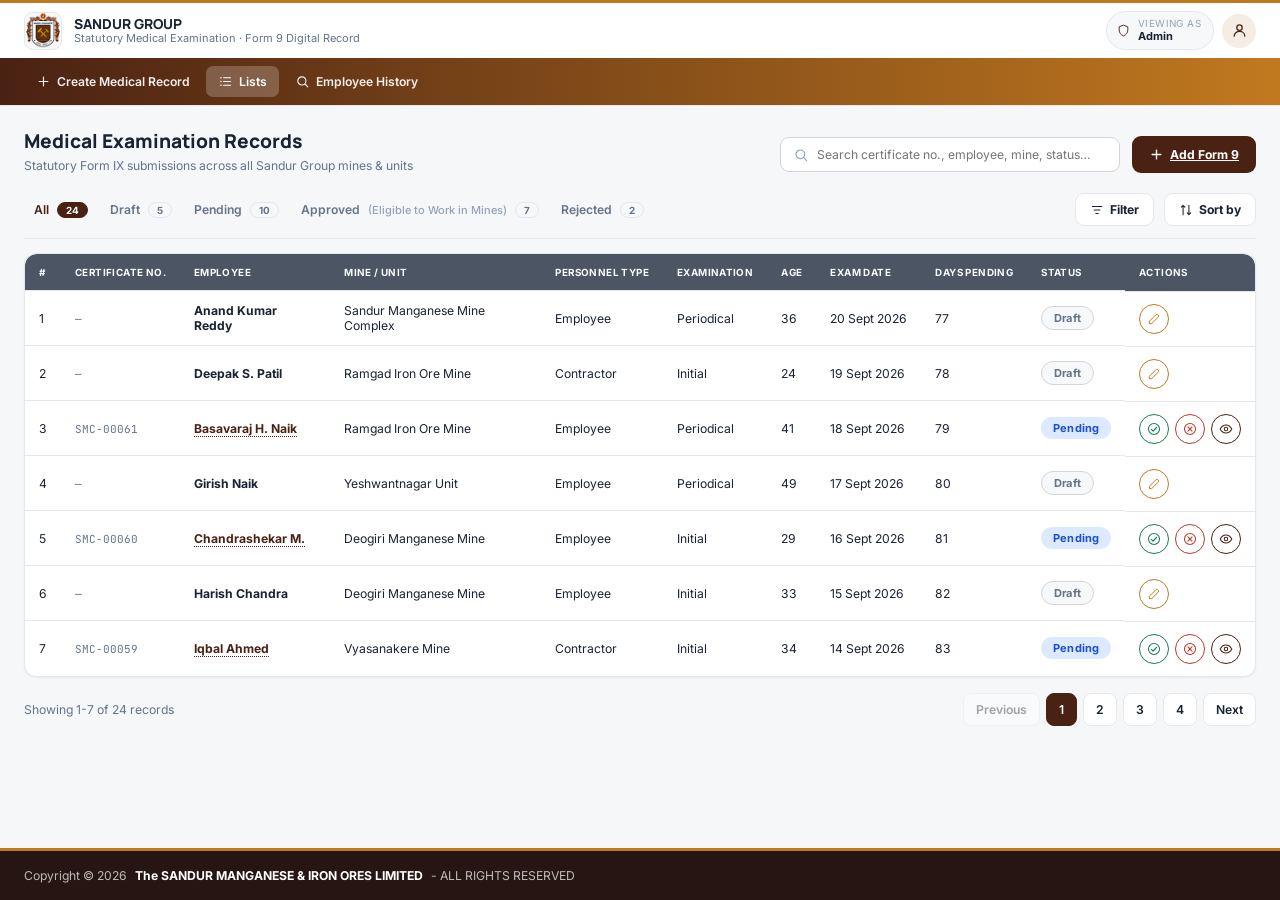
==== dashboard.html @ d30da08d "Form 9 digital record: certificate form, records list, employee history" ====
<!DOCTYPE html>
<html lang="en">
<head>
<meta charset="UTF-8">
<meta name="viewport" content="width=device-width, initial-scale=1.0">
<title>Dashboard &mdash; Form 9 Digital Record</title>
<meta name="description" content="Medical examination record dashboard &mdash; view, approve and reject Form IX statutory medical examination submissions.">
<link rel="preconnect" href="https://fonts.googleapis.com">
<link rel="preconnect" href="https://fonts.gstatic.com" crossorigin>
<link href="https://fonts.googleapis.com/css2?family=Manrope:wght@400;500;600;700;800&family=Inter:wght@400;500;600;700&family=JetBrains+Mono:wght@500&family=Tinos:ital,wght@0,400;0,700;1,400&display=swap" rel="stylesheet">
<link rel="stylesheet" href="assets/css/styles.css">
</head>
<body>

<div class="app-shell">

  <!-- ============================= HEADER ============================= -->
  <header class="app-header">
    <div class="header-top">
      <div class="brand">
        <div class="brand-mark" aria-hidden="true">
          <img src="assets/img/logo-2.png" alt="">
        </div>
        <div class="brand-text">
          <span class="brand-org">SANDUR GROUP</span>
          <span class="brand-sub">Statutory Medical Examination &middot; Form&nbsp;9 Digital Record</span>
        </div>
      </div>

      <div class="header-actions">
        <div class="viewing-as-badge">
          <svg width="13" height="13" viewBox="0 0 24 24" fill="none"><path d="M12 2 20 5.2V11c0 5.2-3.4 9.3-8 11-4.6-1.7-8-5.8-8-11V5.2L12 2Z" stroke="currentColor" stroke-width="1.7" stroke-linejoin="round"/></svg>
          <div class="viewing-as-text">
            <small>Viewing as</small>
            <strong id="doctorNameChip">Admin</strong>
          </div>
        </div>
        <div class="profile-menu" id="profileMenu">
          <button type="button" class="avatar" id="profileTrigger" aria-haspopup="true" aria-expanded="false" aria-label="Account menu">
            <svg width="17" height="17" viewBox="0 0 24 24" fill="none"><circle cx="12" cy="8" r="3.8" stroke="currentColor" stroke-width="1.8"/><path d="M4.5 20c0-4.1 3.6-6.8 7.5-6.8s7.5 2.7 7.5 6.8" stroke="currentColor" stroke-width="1.8" stroke-linecap="round"/></svg>
          </button>
          <div class="profile-card" id="profileCard" role="menu" hidden>
            <div class="profile-card-avatar">
              <svg width="20" height="20" viewBox="0 0 24 24" fill="none"><circle cx="12" cy="8" r="3.8" stroke="currentColor" stroke-width="1.8"/><path d="M4.5 20c0-4.1 3.6-6.8 7.5-6.8s7.5 2.7 7.5 6.8" stroke="currentColor" stroke-width="1.8" stroke-linecap="round"/></svg>
            </div>
            <div class="profile-card-body">
              <strong class="profile-card-name">SharePoint Admin</strong>
              <span class="profile-card-email">sharepointadmin@manipalhospitals.com</span>
            </div>
          </div>
        </div>
      </div>
    </div>

    <!-- Nav bar -->
    <nav class="nav-bar">
      <div class="nav-bar-inner">
        <div class="nav-links">
          <a href="index.html" class="nav-link" id="homeLink">
            <svg width="15" height="15" viewBox="0 0 24 24" fill="none"><path d="M12 5v14M5 12h14" stroke="currentColor" stroke-width="1.9" stroke-linecap="round"/></svg>
            Create Medical Record
          </a>
          <a href="dashboard.html" class="nav-link active" id="dashboardLink" aria-current="page">
            <svg width="15" height="15" viewBox="0 0 24 24" fill="none"><path d="M9 6h11M9 12h11M9 18h11" stroke="currentColor" stroke-width="1.8" stroke-linecap="round"/><circle cx="4.7" cy="6" r="1.2" fill="currentColor"/><circle cx="4.7" cy="12" r="1.2" fill="currentColor"/><circle cx="4.7" cy="18" r="1.2" fill="currentColor"/></svg>
            Lists
          </a>
          <a href="history.html" class="nav-link" id="historyLink">
            <svg width="15" height="15" viewBox="0 0 24 24" fill="none"><circle cx="11" cy="11" r="6.5" stroke="currentColor" stroke-width="1.8"/><path d="m16 16 4.5 4.5" stroke="currentColor" stroke-width="1.8" stroke-linecap="round"/></svg>
            Employee History
          </a>
        </div>
        <div class="nav-spacer"></div>
      </div>
    </nav>
  </header>

  <!-- ============================= DASHBOARD ============================= -->
  <main class="dashboard-view">

    <div class="dashboard-head">
      <div>
        <h1 class="dashboard-title">Medical Examination Records</h1>
        <p class="dashboard-subtitle">Statutory Form IX submissions across all Sandur Group mines &amp; units</p>
      </div>
      <div class="head-actions">
        <form class="head-search" id="tableSearch" autocomplete="off" novalidate role="search">
          <div class="search-field">
            <svg width="16" height="16" viewBox="0 0 24 24" fill="none" aria-hidden="true"><circle cx="11" cy="11" r="6.5" stroke="currentColor" stroke-width="1.8"/><path d="m16 16 4.5 4.5" stroke="currentColor" stroke-width="1.8" stroke-linecap="round"/></svg>
            <input type="text" id="tableSearchInput" placeholder="Search certificate no., employee, mine, status…" aria-label="Search the records table">
            <button type="button" class="search-clear" id="tableSearchClear" aria-label="Clear search" hidden>&times;</button>
          </div>
        </form>
        <a class="btn btn-primary" href="index.html">
          <svg width="15" height="15" viewBox="0 0 24 24" fill="none"><path d="M12 5v14M5 12h14" stroke="currentColor" stroke-width="2.2" stroke-linecap="round"/></svg>
          Add Form 9
        </a>
      </div>
    </div>

    <div class="dashboard-toolbar">
      <div class="status-tabs" id="statusTabs">
        <button type="button" class="status-tab active" data-status="All">All <span class="tab-count">0</span></button>
        <button type="button" class="status-tab" data-status="Draft">Draft <span class="tab-count">0</span></button>
        <button type="button" class="status-tab" data-status="Pending">Pending <span class="tab-count">0</span></button>
        <button type="button" class="status-tab" data-status="Approved">Approved <small class="tab-hint">(Eligible to Work in Mines)</small> <span class="tab-count">0</span></button>
        <button type="button" class="status-tab" data-status="Rejected">Rejected <span class="tab-count">0</span></button>
      </div>
      <div class="toolbar-actions">
        <button type="button" class="btn-outline" id="filterBtn">
          <svg width="14" height="14" viewBox="0 0 24 24" fill="none"><path d="M4 6h16M7 12h10M10 18h4" stroke="currentColor" stroke-width="1.8" stroke-linecap="round"/></svg>
          Filter
        </button>
        <button type="button" class="btn-outline" id="sortBtn">
          <svg width="14" height="14" viewBox="0 0 24 24" fill="none"><path d="M7 4v16M7 4l-3 3M7 4l3 3M17 20V4M17 20l-3-3M17 20l3-3" stroke="currentColor" stroke-width="1.8" stroke-linecap="round" stroke-linejoin="round"/></svg>
          Sort by
        </button>
      </div>
    </div>

    <div class="dtable-wrap">
      <table class="dtable">
        <thead>
          <tr>
            <th>#</th>
            <th>Certificate No.</th>
            <th>Employee</th>
            <th>Mine / Unit</th>
            <th>Personnel Type</th>
            <th>Examination</th>
            <th>Age</th>
            <th>Exam Date</th>
            <th>Days Pending</th>
            <th>Status</th>
            <th>Actions</th>
          </tr>
        </thead>
        <tbody id="dashTableBody">
        </tbody>
      </table>
    </div>

    <div class="dashboard-footer">
      <span id="dashPageInfo">Showing 0 of 0 records</span>
      <div class="pagination" id="dashPagination"></div>
    </div>

  </main>

  <div class="site-footer no-print">
    Copyright &copy; 2026 <span>The SANDUR MANGANESE &amp; IRON ORES LIMITED</span> - ALL RIGHTS RESERVED
  </div>

</div>

<div class="toast" id="toast" role="status" aria-live="polite"></div>

<script src="assets/js/header.js"></script>
<script src="assets/js/history-data.js"></script>
<script src="assets/js/dashboard.js"></script>
</body>
</html>
---- assets/css/styles.css ----
/* ==========================================================================
   Form 9 — Statutory Medical Examination — Digital Record
   ========================================================================== */

:root {
  --font-display: 'Manrope', 'Inter', system-ui, sans-serif;
  --font-body: 'Inter', system-ui, sans-serif;
  --font-mono: 'JetBrains Mono', ui-monospace, monospace;
  --font-paper: 'Tinos', 'Times New Roman', Georgia, serif;

  --bg: #f6f7f9;
  --surface: #ffffff;
  --surface-alt: #f7f8fa;
  --border: #e5e7eb;
  --border-strong: #d1d5db;

  --text: #1a2333;
  --text-muted: #64748b;
  --text-faint: #94a3b8;

  --primary: #4a2213;
  --primary-hover: #33170c;
  --primary-soft: #f5ece3;
  --primary-contrast: #ffffff;

  --accent: #c1791f;
  --accent-soft: #faf0dc;

  --danger: #c0392b;
  --danger-soft: #fbeae8;
  --warning: #b7791f;
  --warning-soft: #fdf3e2;
  --success: #1a7f4e;
  --success-soft: #e5f6ec;

  --shadow-sm: 0 1px 2px rgba(16, 24, 40, 0.06);
  --shadow-md: 0 4px 12px rgba(16, 24, 40, 0.08);
  --shadow-lg: 0 12px 32px rgba(16, 24, 40, 0.12);

  --radius-sm: 8px;
  --radius-md: 12px;
  --radius-lg: 16px;

  --table-head-bg: #4b5563;
  --table-head-text: #f8fafc;
  --info: #1d4ed8;
  --info-soft: #dbeafe;

  /* type scale — every UI (sans-serif chrome) font-size resolves to one of
     these steps; the paper sheet keeps its own smaller serif scale since
     it reads as a document, not app UI */
  --fs-2xs: 0.68rem;
  --fs-xs: 0.76rem;
  --fs-sm: 0.84rem;
  --fs-base: 0.92rem;
  --fs-md: 1rem;
  --fs-lg: 1.12rem;
  --fs-xl: 1.32rem;

  /* spacing scale — 4px grid */
  --space-1: 4px;
  --space-2: 8px;
  --space-3: 12px;
  --space-4: 16px;
  --space-5: 20px;
  --space-6: 24px;
  --space-8: 32px;

  color-scheme: light;
}

* { box-sizing: border-box; }
[hidden] { display: none !important; }
html { -webkit-text-size-adjust: 100%; font-size: 14.5px; overflow-x: clip; }

body {
  margin: 0;
  font-family: var(--font-body);
  background: var(--bg);
  color: var(--text);
  -webkit-font-smoothing: antialiased;
  overflow-x: clip;
}

h1, h2, h3 { font-family: var(--font-display); color: var(--text); margin: 0; }

.app-shell { min-height: 100vh; display: flex; flex-direction: column; }

/* ============================ HEADER ============================ */

.app-header {
  background: var(--surface);
  border-bottom: 1px solid var(--border);
  border-top: 3px solid var(--accent);
}

.header-top {
  display: flex;
  align-items: center;
  justify-content: space-between;
  gap: var(--space-4);
  padding: var(--space-2) var(--space-6);
  max-width: 1320px;
  margin: 0 auto;
}

.brand { display: flex; align-items: center; gap: var(--space-3); }

.brand-mark {
  width: 38px; height: 38px;
  border-radius: 9px;
  background: var(--surface-alt);
  border: 1px solid var(--border);
  display: flex; align-items: center; justify-content: center;
  flex-shrink: 0;
  overflow: hidden;
}
.brand-mark img { width: 100%; height: 100%; object-fit: contain; }

.brand-text { display: flex; flex-direction: column; line-height: 1.25; }
.brand-org { font-family: var(--font-display); font-weight: 800; font-size: 0.95rem; }
.brand-sub { color: var(--text-muted); font-size: var(--fs-xs); }

.header-actions { display: flex; align-items: center; gap: var(--space-2); }

.avatar {
  width: 34px; height: 34px; border-radius: 50%;
  background: var(--primary-soft); color: var(--primary);
  display: flex; align-items: center; justify-content: center;
  font-size: var(--fs-xs); font-weight: 700;
  flex-shrink: 0;
}

.viewing-as-badge {
  display: flex; align-items: center; gap: var(--space-2);
  padding: 6px 12px 6px 10px;
  border-radius: 999px;
  border: 1px solid var(--border);
  background: var(--surface-alt);
  color: var(--primary);
}
.viewing-as-text { display: flex; flex-direction: column; line-height: 1.2; }
.viewing-as-text small { color: var(--text-faint); font-size: var(--fs-2xs); text-transform: uppercase; letter-spacing: 0.04em; }
.viewing-as-text strong { font-size: var(--fs-xs); color: var(--text); }

.profile-menu { position: relative; }

button.avatar {
  border: none; cursor: pointer;
  transition: box-shadow 0.15s ease;
}
button.avatar:hover,
button.avatar[aria-expanded="true"] {
  box-shadow: 0 0 0 3px var(--primary-soft);
}

.profile-card {
  position: absolute;
  top: calc(100% + 10px);
  right: 0;
  z-index: 40;
  width: 268px;
  background: var(--surface);
  border: 1px solid var(--border);
  border-radius: var(--radius-md);
  box-shadow: var(--shadow-lg);
  padding: 16px;
  display: flex;
  flex-direction: column;
  align-items: center;
  text-align: center;
  gap: 4px;
}

.profile-card-avatar {
  width: 52px; height: 52px; border-radius: 50%;
  background: var(--primary-soft); color: var(--primary);
  display: flex; align-items: center; justify-content: center;
  margin-bottom: 6px;
  flex-shrink: 0;
}

.profile-card-body { display: flex; flex-direction: column; align-items: center; gap: 3px; width: 100%; }
.profile-card-name { font-family: var(--font-display); font-size: var(--fs-base); color: var(--text); }
.profile-card-email { font-size: var(--fs-xs); color: var(--text-muted); word-break: break-all; }

/* ============================ NAV BAR ============================ */

.nav-bar {
  background: linear-gradient(90deg, var(--primary), var(--accent));
}
.nav-bar-inner {
  max-width: 1320px; margin: 0 auto;
  padding: var(--space-2) var(--space-6);
  display: flex; align-items: center; gap: 20px;
}
.nav-links { display: flex; align-items: center; gap: 4px; flex-shrink: 0; }
.nav-link {
  display: inline-flex; align-items: center; gap: 6px;
  color: rgba(255,255,255,0.92); text-decoration: none;
  font-size: var(--fs-sm); font-weight: 600;
  padding: var(--space-2) var(--space-3); border-radius: 7px;
  transition: background .15s ease;
}
.nav-link:hover { background: rgba(255,255,255,0.14); color: #fff; }
.nav-link.active { background: rgba(255,255,255,0.22); color: #fff; }

.nav-spacer { flex: 1 1 auto; }

.req { color: var(--danger); font-weight: 700; margin-left: 1px; }

/* ============================ LAYOUT (sidebar + form) ============================ */

.layout {
  max-width: 1320px; margin: 0 auto; width: 100%; min-width: 0;
  padding: 10px 20px;
  display: flex; align-items: flex-start; gap: 20px;
}

/* ============================ TAB BAR (sidebar) ============================ */

.tab-bar {
  position: sticky; top: 24px; z-index: 5;
  display: flex; flex-direction: column; gap: 4px;
  background: var(--surface);
  border: 1px solid var(--border);
  border-radius: var(--radius-lg);
  box-shadow: var(--shadow-sm);
  padding: 12px;
  width: 250px; flex-shrink: 0;
}

.step {
  position: relative;
  display: flex; align-items: center; gap: 10px;
  border: none; background: transparent;
  border-radius: 10px;
  padding: var(--space-3); cursor: pointer;
  font-family: var(--font-body);
  text-align: left; width: 100%;
  transition: background .15s ease;
}
.step:hover { background: var(--surface-alt); }
.step.active { background: var(--primary-soft); }

.step-index {
  width: 24px; height: 24px; border-radius: 50%;
  border: 1.5px solid var(--border-strong);
  display: flex; align-items: center; justify-content: center;
  font-size: var(--fs-2xs); font-weight: 700; color: var(--text-faint);
  flex-shrink: 0;
}
.step.active .step-index { border-color: var(--danger); color: var(--danger); background: var(--surface); }
.step.complete .step-index { border-color: var(--success); background: var(--success); color: #fff; }

.step-copy { display: flex; flex-direction: column; line-height: 1.3; }
.step-copy strong { font-size: var(--fs-sm); font-weight: 600; color: var(--text-muted); }
.step-copy small { display: block; font-size: var(--fs-2xs); color: var(--text-faint); margin-top: 1px; }
.step.active .step-copy strong { color: var(--danger); font-weight: 700; }
.step:hover .step-copy strong { color: var(--text); }
.step.active:hover .step-copy strong { color: var(--danger); }

.step.active::before {
  content: ''; position: absolute; left: 0; top: 8px; bottom: 8px;
  width: 3px; border-radius: 2px; background: var(--danger);
}

/* ============================ FORM BODY / PAPER SHEET ============================ */

.form-body { flex: 1 1 auto; min-width: 0; max-width: 900px; }

.alert {
  display: flex; align-items: center; gap: 10px;
  padding: var(--space-2) var(--space-3); border-radius: 9px; font-size: var(--fs-xs);
  margin-bottom: 10px;
}
.alert-info { background: var(--accent-soft); color: var(--accent); }
.alert a { color: inherit; font-weight: 700; text-decoration: none; }
.alert a:hover { text-decoration: underline; }

.sheet { display: none; }
.sheet.active { display: block; }

.paper-sheet {
  background: var(--surface);
  border: 1px solid var(--border);
  border-top: 3px solid var(--accent);
  border-radius: var(--radius-lg);
  box-shadow: var(--shadow-md);
  padding: 26px 32px 30px;
  font-family: var(--font-paper);
  font-size: 0.85rem;
  line-height: 1.5;
  color: var(--text);
  animation: fadeIn .25s ease;
}

@keyframes fadeIn { from { opacity: 0; transform: translateY(6px); } to { opacity: 1; transform: translateY(0); } }

.paper-form-header { text-align: center; margin-bottom: 16px; padding-bottom: 14px; border-bottom: 1px solid var(--border); }
.paper-form-header h1 { font-family: var(--font-paper); font-size: var(--fs-xl); letter-spacing: 0.06em; margin: 0 0 3px; }
.paper-form-header p { margin: 0; font-size: var(--fs-xs); color: var(--text-muted); }
.paper-form-header .paper-form-title { font-weight: 700; font-size: var(--fs-base); color: var(--text); margin-top: 5px; }

.paper-h2 { font-family: var(--font-paper); text-align: center; font-size: var(--fs-lg); margin: 0 0 4px; }
.paper-subnote { font-style: italic; font-size: var(--fs-xs); color: var(--text-muted); margin: 5px 0 14px; text-align: center; }
.paper-line { margin: var(--space-3) 0; }
.paper-para { margin: 12px 0; text-align: justify; }

/* blanks — the editable underline fields */
.blank {
  font-family: inherit;
  font-size: inherit;
  border: none;
  border-bottom: 1.5px solid var(--border-strong);
  background: transparent;
  color: var(--text);
  padding: 2px 5px;
  min-width: 110px;
  text-align: center;
  font-weight: 600;
  border-radius: 3px 3px 0 0;
  transition: background .15s ease, border-color .15s ease;
}
.blank.wide { min-width: 220px; }
.blank.xwide { min-width: 280px; }
.blank.xxwide { width: 460px; max-width: 100%; }
.blank.narrow { min-width: 52px; }
.blank.mono { font-family: var(--font-mono); font-weight: 700; }
.blank::placeholder { color: var(--text-faint); font-weight: 400; font-style: italic; }
.blank:hover { background: var(--surface-alt); }
.blank:focus { outline: none; background: var(--primary-soft); border-bottom-color: var(--primary); border-bottom-width: 2px; }
.blank.invalid { border-bottom-color: var(--danger); }
span.blank { display: inline-block; border-bottom-style: solid; }
span.blank:empty::after { content: '\00a0\00a0\00a0\00a0\00a0'; }

/* name echoed later in the same sentence — hint what it mirrors instead of
   sitting as an unexplained blank line once the paragraph wraps */
#fullName2Echo:empty::after {
  content: 'same as above';
  font-family: var(--font-body); font-style: italic; font-weight: 400;
  color: var(--text-faint); font-size: 0.82em;
}

#certNoInline, #annexCertNo { user-select: none; cursor: default; }
#certNoInline:hover, #annexCertNo:hover { background: none; }

/* pairgroup — clickable strike-through choices */
.pairgroup { display: inline-flex; gap: 2px; }
.pairgroup button, .pairgroup span[data-val] {
  font-family: inherit; font-size: inherit;
  border: none; background: none; padding: 0 2px;
  color: var(--text-faint); cursor: pointer; font-weight: 400;
}
.pairgroup span[data-val] { cursor: default; }
.pairgroup button:hover { color: var(--text-muted); }
.pairgroup .selected { color: var(--text); font-weight: 700; text-decoration: none; }
.pairgroup .struck { text-decoration: line-through; color: var(--text-faint); }
.pairgroup.invalid button:not(.selected) { color: var(--danger); }

.clause {
  margin: 10px 0;
  padding: 10px 14px;
  background: var(--surface-alt);
  border: 1px solid var(--border);
  border-radius: var(--radius-sm);
  transition: border-color .15s ease, background .15s ease;
}
.clause:has(.clause-tag.selected) { background: var(--primary-soft); border-color: var(--primary); }

@keyframes clauseFlag {
  0%, 100% { box-shadow: 0 0 0 0 rgba(192, 57, 43, 0); }
  25%, 75% { box-shadow: 0 0 0 3px rgba(192, 57, 43, 0.35); }
}
.clause.flash { border-color: var(--danger); animation: clauseFlag 1.3s ease; }
.clause > p { margin: 0; }
.clause-tag {
  display: inline-flex; align-items: center; justify-content: center;
  font-family: inherit; font-weight: 700; font-size: 0.95rem;
  border: 1.5px solid var(--border-strong); background: var(--surface);
  color: var(--text-muted); cursor: pointer;
  width: 26px; height: 22px; border-radius: 6px; margin-right: 4px;
  transition: all .15s ease;
}
.clause-tag:hover { border-color: var(--primary); color: var(--primary); }
.clause-tag.selected { background: var(--primary); border-color: var(--primary); color: #fff; }

.req-note { color: var(--danger); font-size: var(--fs-xs); margin: -2px 0 6px; font-family: var(--font-body); }
.req-note.ok { display: none; }

.roman { margin: 6px 0 3px 22px; padding: 0; }
.roman li { margin: 2px 0; list-style: none; }
.roman.plain { list-style: none; }
.roman-check {
  display: flex; align-items: flex-start; gap: 8px; cursor: pointer;
  padding: 4px 6px; margin: 0 -6px; border-radius: 6px;
  transition: background .15s ease;
}
.roman-check:hover { background: var(--surface); }
.roman-check input[type="checkbox"] { margin-top: 4px; accent-color: var(--primary); }

.sig-caption { font-size: var(--fs-xs); color: var(--text-muted); margin: 4px 0 0; font-family: var(--font-body); text-align: right; white-space: nowrap; }

.signblock { display: flex; justify-content: space-between; align-items: stretch; margin-top: 18px; padding-top: 16px; border-top: 1px dashed var(--border); gap: 20px; flex-wrap: wrap; }

.photo-left, .signoff { padding: 0; }

.photo-left { display: flex; flex-direction: column; align-items: flex-start; gap: 10px; flex-shrink: 0; }
.photo-left p { margin: 0; }
.photo-box {
  width: 112px; height: 140px; border: 1.5px dashed var(--border-strong);
  border-radius: 8px; background: var(--surface);
  display: flex; align-items: center; justify-content: center; text-align: center;
  font-size: var(--fs-2xs); color: var(--text-faint); padding: 5px; flex-shrink: 0; cursor: pointer;
  font-family: var(--font-body);
  transition: all .15s ease;
}
.photo-box:hover { border-color: var(--primary); box-shadow: var(--shadow-sm); }
.photo-box img { width: 100%; height: 100%; object-fit: cover; border-radius: 6px; }

/* label + field rows (Place / Date) — fixed label width keeps both inputs aligned */
.field-row { display: flex; align-items: center; gap: 8px; margin: 6px 0; }
.field-row .field-label {
  min-width: 44px; flex-shrink: 0;
  font-family: var(--font-body); font-weight: 600; font-size: var(--fs-xs); color: var(--text-muted);
}
/* Place is a text input, Date a date input — each browser defaults them to
   a different intrinsic width, so pin both to the same explicit width
   rather than relying on min-width (which only sets a floor). */
.field-row input.blank { width: 130px; min-width: 0; }
.signoff .field-row { justify-content: flex-end; }

.signoff { text-align: right; min-width: 260px; display: flex; flex-direction: column; align-items: flex-end; }
.signoff-solo { margin-top: 12px; margin-left: auto; }

/* closing sign-off row as on the paper form: Place/Date left, signature right */
.signline { display: flex; justify-content: space-between; align-items: flex-end; gap: 24px; flex-wrap: wrap; margin-top: 28px; }
.signline-left .field-row { margin: 8px 0; }
.signline-right { display: flex; flex-direction: column; align-items: flex-end; text-align: right; width: 300px; max-width: 100%; }
.signline-right p { margin: 2px 0; }
.signoff p { margin: 2px 0; }
.sig-pad-wrap { display: flex; flex-direction: column; align-items: flex-end; gap: 4px; margin: 0 0 1px; width: 100%; }
.sig-pad {
  width: 100%; max-width: 260px; height: 52px;
  border-bottom: 1.5px solid var(--border-strong);
  cursor: crosshair; touch-action: none; background: var(--surface-alt);
  border-radius: 4px 4px 0 0;
  transition: background .15s ease;
}
.sig-pad:hover { background: var(--primary-soft); }
.thumb-pad { background: var(--surface-alt); border: 1px solid var(--border-strong); border-radius: 4px; }
.thumb-pad:hover { background: var(--primary-soft); }
.btn-text {
  background: none; border: none; color: var(--primary);
  font-size: var(--fs-xs); font-weight: 700; cursor: pointer; padding: 0; font-family: var(--font-body);
}
.btn-text:hover { text-decoration: underline; }
.sig-name .blank, .sig-reg .blank { font-weight: 700; }
.sig-name { font-size: 0.95rem; }
.sig-reg { font-size: 0.85rem; color: var(--text-muted); }

.seal-note {
  font-size: var(--fs-2xs); color: var(--text-faint); margin-top: 3px; max-width: 220px;
  font-family: var(--font-body); text-align: right;
}

.thumb-block { display: flex; align-items: flex-end; justify-content: flex-end; gap: 16px; margin: 14px 0; flex-wrap: wrap; }
.thumb-sig-wrap { display: flex; flex-direction: column; align-items: center; gap: 4px; }
.thumb-sig-wrap label { font-size: var(--fs-2xs); font-weight: 600; color: var(--text-muted); font-family: var(--font-body); text-transform: uppercase; letter-spacing: 0.03em; }
.thumb-box {
  width: 150px; height: 64px; border: 1px solid var(--border-strong); border-radius: 6px;
  background: var(--surface-alt); overflow: hidden;
}
.thumb-box .sig-pad { width: 100%; height: 100%; border-bottom: none; }
.thumb-caption { flex-basis: 100%; text-align: right; }

.numbered { margin: 0; padding-left: 20px; }
.numbered > li { margin: 8px 0; }

.table-scroll { max-width: 100%; overflow-x: auto; -webkit-overflow-scrolling: touch; }

.paper-table {
  width: 100%; border-collapse: collapse; margin: 10px 0 14px; font-size: var(--fs-base);
  border-radius: var(--radius-sm); overflow: hidden;
}
.paper-table th, .paper-table td {
  border: 1px solid var(--border-strong); padding: 8px 12px; text-align: left; vertical-align: middle;
}
.paper-table th { font-weight: 700; background: var(--surface-alt); }
.paper-table tbody tr:nth-child(even) td { background: var(--surface-alt); }
.paper-table .pct { font-weight: 700; color: var(--primary); font-family: var(--font-mono); }

/* completed-step summary banners */
.step-summaries { display: flex; flex-direction: column; gap: 10px; margin-bottom: 20px; font-family: var(--font-body); }
.summary-banner { background: var(--primary); color: #fff; border-radius: var(--radius-md); padding: 10px 16px; }
.summary-banner-row { display: flex; align-items: center; gap: 10px; flex-wrap: wrap; }
.summary-banner-title { display: flex; align-items: center; gap: 8px; font-size: var(--fs-sm); font-weight: 700; flex-shrink: 0; }
.summary-banner-num {
  width: 20px; height: 20px; border-radius: 50%; background: rgba(255,255,255,0.18);
  display: flex; align-items: center; justify-content: center; font-size: var(--fs-2xs); font-weight: 800;
}
.summary-chips { display: flex; gap: 8px; flex-wrap: wrap; flex: 1; }
.summary-chip {
  background: rgba(255,255,255,0.14); border: 1px solid rgba(255,255,255,0.2);
  border-radius: 999px; padding: 3px 12px; font-size: var(--fs-xs); font-weight: 600;
}
.summary-banner-actions { display: flex; align-items: center; gap: 6px; margin-left: auto; }
.summary-edit-btn {
  background: rgba(255,255,255,0.14); border: 1px solid rgba(255,255,255,0.28); color: #fff;
  font-size: var(--fs-xs); font-weight: 700; padding: 5px 12px; border-radius: 7px; cursor: pointer;
  display: inline-flex; align-items: center; gap: 5px; font-family: var(--font-body);
}
.summary-edit-btn:hover { background: rgba(255,255,255,0.24); }
.summary-toggle-btn {
  background: transparent; border: none; color: #fff; cursor: pointer;
  display: flex; align-items: center; justify-content: center;
  width: 26px; height: 26px; border-radius: 6px; transition: transform .15s ease;
}
.summary-toggle-btn:hover { background: rgba(255,255,255,0.14); }
.summary-toggle-btn.open { transform: rotate(180deg); }
.summary-detail { margin-top: 10px; padding-top: 10px; border-top: 1px solid rgba(255,255,255,0.18); display: flex; gap: 8px; flex-wrap: wrap; }
.summary-detail[hidden] { display: none; }

/* supporting attachments (digitization extra, not on the paper form) */
.attachments-block { margin: 24px 0; font-family: var(--font-body); }
.attachments-block h3 { font-size: var(--fs-md); font-weight: 700; margin-bottom: 4px; }
.card-note { color: var(--text-muted); font-size: var(--fs-sm); margin: 0 0 12px; }
.attachment-grid { display: grid; grid-template-columns: repeat(auto-fill, minmax(170px, 1fr)); gap: 10px; }
.attachment-tile {
  border: 1.5px dashed var(--border-strong); border-radius: var(--radius-md);
  padding: 12px; display: flex; flex-direction: column; gap: 6px; cursor: pointer;
  transition: all .15s ease; background: var(--surface-alt);
}
.attachment-tile:hover { border-color: var(--primary); background: var(--primary-soft); }
.attachment-tile.filled { border-style: solid; border-color: var(--success); background: var(--success-soft); }
.attachment-tile .a-name { font-size: var(--fs-xs); font-weight: 700; }
.attachment-tile .a-status { font-size: var(--fs-2xs); color: var(--text-faint); }
.attachment-tile.filled .a-status { color: var(--success); font-weight: 600; }

/* ============================ FOOTER ============================ */

.form-actions {
  display: flex; align-items: center; justify-content: flex-end;
  margin: var(--space-4) 0 var(--space-6);
}

/* full-width dark bar; copyright text lines up with the header/content edge */
.site-footer {
  margin-top: auto;
  padding: var(--space-4) max(var(--space-6), calc((100% - 1320px) / 2 + var(--space-6)));
  display: flex; align-items: center; justify-content: flex-start; gap: var(--space-2);
  background: rgb(39, 21, 19); border-top: 3px solid var(--accent);
  font-size: var(--fs-sm); color: rgba(255, 255, 255, 0.7); line-height: 1.4; text-align: left;
}
.site-footer span { font-weight: 700; color: #fff; }

.footer-actions { display: flex; align-items: center; gap: 10px; }
.view-mode #prevBtn, .view-mode #printBtn, .view-mode #saveDraftBtn,
.view-mode #nextBtn, .view-mode #submitBtn { display: none !important; }

.btn {
  display: inline-flex; align-items: center; gap: 6px;
  font-family: var(--font-body); font-weight: 700; font-size: var(--fs-sm);
  border-radius: 9px; padding: 10px 16px; cursor: pointer;
  border: 1px solid transparent; transition: all .15s ease;
}
.btn-primary { background: var(--primary); color: var(--primary-contrast); }
.btn-primary:hover { background: var(--primary-hover); }
.btn-outline-accent { background: var(--surface); border-color: var(--danger); color: var(--danger); }
.btn-outline-accent:hover { background: var(--danger-soft); }
.btn:disabled { opacity: 0.45; cursor: not-allowed; }

/* toast */
.toast {
  position: fixed; bottom: 90px; left: 50%; transform: translateX(-50%) translateY(20px);
  background: var(--text); color: var(--bg);
  padding: 10px 18px; border-radius: 999px; font-size: var(--fs-sm); font-weight: 600;
  box-shadow: var(--shadow-lg); opacity: 0; pointer-events: none;
  transition: all .25s ease; z-index: 60;
}
.toast.show { opacity: 1; transform: translateX(-50%) translateY(0); }

/* ============================ DASHBOARD ============================ */

.dashboard-view {
  max-width: 1320px; margin: 0 auto; min-width: 0; width: 100%;
  padding: 22px 24px 48px;
}

.dashboard-head {
  display: flex; align-items: flex-end; justify-content: space-between;
  gap: 16px; margin-bottom: 20px; flex-wrap: wrap;
}
.dashboard-title { font-family: var(--font-display); font-size: var(--fs-xl); font-weight: 800; margin: 0 0 4px; color: var(--text); }
.dashboard-subtitle { color: var(--text-muted); font-size: var(--fs-sm); margin: 0; }

.dashboard-toolbar {
  display: flex; align-items: center; justify-content: space-between;
  gap: 16px; flex-wrap: wrap;
  padding-bottom: 12px; margin-bottom: 14px;
  border-bottom: 1px solid var(--border);
}

.status-tabs { display: flex; align-items: center; gap: 2px; flex-wrap: wrap; }
.status-tab {
  display: inline-flex; align-items: center; gap: 8px;
  border: none; background: transparent; cursor: pointer;
  padding: 8px 10px; font-size: var(--fs-sm); font-weight: 600; color: var(--text-muted);
  border-radius: 8px; transition: all .15s ease; font-family: var(--font-body);
}
.status-tab:hover { background: var(--surface-alt); color: var(--text); }
.status-tab.active { color: var(--primary); }
.status-tab .tab-hint { font-size: var(--fs-xs); font-weight: 500; color: var(--text-faint); white-space: nowrap; }
.status-tab .tab-count {
  font-size: var(--fs-2xs); font-weight: 700; padding: 1px 8px; border-radius: 999px;
  background: var(--surface-alt); color: var(--text-muted); border: 1px solid var(--border);
}
.status-tab.active .tab-count { background: var(--primary); border-color: var(--primary); color: var(--primary-contrast); }

.toolbar-actions { display: flex; align-items: center; gap: 10px; }
.btn-outline {
  display: inline-flex; align-items: center; gap: 6px;
  border: 1px solid var(--border); background: var(--surface); color: var(--text);
  font-family: var(--font-body); font-weight: 700; font-size: var(--fs-sm);
  padding: var(--space-2) 14px; border-radius: 9px; cursor: pointer; transition: all .15s ease;
}
.btn-outline:hover { background: var(--surface-alt); }

.dtable-wrap {
  background: var(--surface); border: 1px solid var(--border);
  border-radius: var(--radius-md); overflow-x: auto; box-shadow: var(--shadow-sm);
}
.dtable { width: 100%; border-collapse: collapse; min-width: 960px; }
.dtable thead th {
  background: var(--table-head-bg); color: var(--table-head-text);
  font-size: var(--fs-2xs); text-transform: uppercase; letter-spacing: 0.04em;
  font-weight: 700; text-align: left; padding: var(--space-3) 14px; white-space: nowrap;
}
.dtable thead th:first-child { border-top-left-radius: var(--radius-md); }
.dtable thead th:last-child { border-top-right-radius: var(--radius-md); }
.dtable tbody td {
  padding: 12px 14px; font-size: var(--fs-sm); color: var(--text);
  border-top: 1px solid var(--border); vertical-align: middle; white-space: nowrap;
}
.dtable tbody td:nth-child(3), .dtable tbody td:nth-child(4) { white-space: normal; min-width: 140px; }
.dtable tbody tr:hover { background: var(--surface-alt); }
.mono-cell { font-family: var(--font-mono); font-size: var(--fs-xs); color: var(--text-muted); }
.dtable-empty { text-align: center; padding: 44px 0 !important; color: var(--text-faint); white-space: normal !important; }

.status-pill {
  display: inline-block; padding: 4px 12px; border-radius: 999px;
  font-size: var(--fs-xs); font-weight: 700; letter-spacing: 0.01em; white-space: nowrap;
}
.pill-draft { background: var(--surface-alt); color: var(--text-muted); border: 1px solid var(--border-strong); }
.pill-pending { background: var(--info-soft); color: var(--info); }
.pill-approved { background: var(--success-soft); color: var(--success); }
.pill-rejected { background: var(--danger-soft); color: var(--danger); }

.row-actions { display: flex; align-items: center; gap: 6px; }
.icon-btn {
  width: 30px; height: 30px; border-radius: 50%; flex-shrink: 0;
  display: inline-flex; align-items: center; justify-content: center;
  border: 1px solid var(--border); background: var(--surface); color: var(--text-muted);
  cursor: pointer; transition: all .15s ease;
}
.icon-btn:hover { background: var(--surface-alt); }
.icon-btn--approve { border-color: var(--success); color: var(--success); }
.icon-btn--approve:hover { background: var(--success-soft); }
.icon-btn--reject { border-color: var(--danger); color: var(--danger); }
.icon-btn--reject:hover { background: var(--danger-soft); }
.icon-btn--view { border-color: var(--primary); color: var(--primary); }
.icon-btn--view:hover { background: var(--primary-soft); }
.icon-btn--edit { border-color: var(--accent); color: var(--accent); }
.icon-btn--edit:hover { background: var(--accent-soft); }
.icon-btn--print { border-color: var(--border-strong); color: var(--text-muted); }
.icon-btn--print:hover { background: var(--surface-alt); }

.dashboard-footer {
  display: flex; align-items: center; justify-content: space-between;
  gap: 16px; flex-wrap: wrap; margin-top: 16px;
  font-size: var(--fs-sm); color: var(--text-muted);
}
.pagination { display: flex; align-items: center; gap: 6px; flex-wrap: wrap; }
.page-btn {
  border: 1px solid var(--border); background: var(--surface); color: var(--text);
  font-family: var(--font-body); font-weight: 600; font-size: var(--fs-sm);
  padding: var(--space-2) 12px; border-radius: 8px; cursor: pointer; transition: all .15s ease;
}
.page-btn:hover:not(:disabled) { background: var(--surface-alt); }
.page-btn.active { background: var(--primary); border-color: var(--primary); color: var(--primary-contrast); }
.page-btn:disabled { opacity: 0.4; cursor: not-allowed; }
.page-ellipsis { padding: 0 4px; color: var(--text-faint); }

/* ============================ EMPLOYEE HISTORY ============================ */

.search-card {
  background: var(--surface); border: 1px solid var(--border); border-radius: var(--radius-md);
  padding: var(--space-4) var(--space-5); margin-bottom: var(--space-5); box-shadow: var(--shadow-sm);
}
.search-label { display: block; font-size: var(--fs-xs); font-weight: 700; color: var(--text-muted); margin-bottom: var(--space-2); }
.search-row { display: flex; gap: var(--space-2); }
.search-field {
  flex: 1; min-width: 0; display: flex; align-items: center; gap: var(--space-2);
  border: 1.5px solid var(--border-strong); border-radius: 9px; padding: 0 var(--space-3); background: var(--surface);
  color: var(--text-faint); transition: border-color .15s ease, box-shadow .15s ease;
}
.search-field:focus-within { border-color: var(--primary); box-shadow: 0 0 0 3px var(--primary-soft); }
.search-field input {
  flex: 1; min-width: 0; border: none; outline: none; background: transparent;
  padding: 11px 0; font-family: var(--font-body); font-size: var(--fs-base); color: var(--text);
}
.search-help { margin: var(--space-2) 0 0; font-size: var(--fs-xs); color: var(--text-faint); }
.search-error { margin: var(--space-2) 0 0; font-size: var(--fs-xs); color: var(--danger); font-weight: 600; }

.person-card {
  display: flex; align-items: flex-start; gap: var(--space-4);
  background: var(--surface); border: 1px solid var(--border); border-radius: var(--radius-md);
  padding: var(--space-5); box-shadow: var(--shadow-sm);
}
.person-avatar {
  width: 52px; height: 52px; border-radius: 50%; flex-shrink: 0;
  background: var(--primary-soft); color: var(--primary);
  display: flex; align-items: center; justify-content: center;
}
.person-main { flex: 1; min-width: 0; }
.person-name { display: flex; align-items: center; gap: var(--space-2); flex-wrap: wrap; font-size: var(--fs-lg); font-weight: 800; margin-bottom: var(--space-3); }
.person-meta { display: grid; grid-template-columns: repeat(auto-fit, minmax(150px, 1fr)); gap: var(--space-3) var(--space-5); margin: 0; }
.person-meta dt { font-size: var(--fs-2xs); text-transform: uppercase; letter-spacing: 0.04em; color: var(--text-faint); font-weight: 700; }
.person-meta dd { margin: 2px 0 0; font-size: var(--fs-sm); font-weight: 600; color: var(--text); }
.person-count { text-align: center; padding: var(--space-2) var(--space-4); border-left: 1px solid var(--border); flex-shrink: 0; }
.person-count strong { display: block; font-family: var(--font-display); font-size: 1.7rem; line-height: 1.1; color: var(--primary); }
.person-count span { font-size: var(--fs-xs); color: var(--text-muted); }

.name-link { color: var(--primary); text-decoration: none; border-bottom: 1px dotted var(--primary); }
.name-link:hover { border-bottom-style: solid; }
.head-actions { display: flex; align-items: center; gap: var(--space-3); }
.head-search { width: 340px; max-width: 100%; }
.head-search .search-field { background: var(--surface); }
.head-search .search-field input { padding: 9px 0; font-size: var(--fs-sm); }
.head-actions .btn-primary { white-space: nowrap; }
.search-clear {
  border: none; background: transparent; cursor: pointer; color: var(--text-faint);
  font-size: 1.3rem; line-height: 1; padding: 0 2px;
}
.search-clear:hover { color: var(--text); }

.hist-heading { margin: var(--space-6) 0 var(--space-3); font-size: var(--fs-md); }
.hist-timeline { list-style: none; margin: 0; padding: 0; }
.hist-item { display: flex; gap: var(--space-4); position: relative; padding-bottom: var(--space-4); }
.hist-item::before { content: ''; position: absolute; left: 27px; top: 34px; bottom: 0; width: 2px; background: var(--border); }
.hist-item:last-child::before { display: none; }
.hist-year {
  width: 56px; height: 30px; flex-shrink: 0; border-radius: 999px;
  background: var(--primary); color: var(--primary-contrast);
  font-family: var(--font-display); font-weight: 800; font-size: var(--fs-sm);
  display: flex; align-items: center; justify-content: center; position: relative; z-index: 1;
}
.hist-card { flex: 1; min-width: 0; background: var(--surface); border: 1px solid var(--border); border-radius: var(--radius-md); padding: var(--space-3) var(--space-4); box-shadow: var(--shadow-sm); }
.hist-card-top { display: flex; align-items: center; gap: var(--space-3); flex-wrap: wrap; }
.hist-type { font-weight: 700; font-size: var(--fs-sm); }
.hist-view { margin-left: auto; padding: 5px 12px; font-size: var(--fs-xs); text-decoration: none; }
.hist-outcome { margin: var(--space-2) 0 var(--space-3); font-size: var(--fs-sm); color: var(--text-muted); }
.hist-attach { display: flex; flex-wrap: wrap; align-items: center; gap: var(--space-2); }
.hist-attach-label { font-size: var(--fs-2xs); text-transform: uppercase; letter-spacing: 0.04em; font-weight: 700; color: var(--text-faint); margin-right: var(--space-1); }
.attach-chip {
  display: inline-flex; align-items: center; gap: 6px; cursor: pointer;
  border: 1px solid var(--border-strong); background: var(--surface-alt); color: var(--text);
  border-radius: 999px; padding: 4px 10px; font-family: var(--font-body); font-size: var(--fs-xs); font-weight: 600;
  transition: all .15s ease;
}
.attach-chip:hover { border-color: var(--primary); background: var(--primary-soft); color: var(--primary); }
.hist-empty {
  background: var(--surface); border: 1px dashed var(--border-strong); border-radius: var(--radius-md);
  padding: var(--space-8) var(--space-4); text-align: center; display: flex; flex-direction: column; gap: 4px;
}
.hist-empty span { font-size: var(--fs-sm); color: var(--text-muted); }

/* create form: digital-only personnel lookup row (never printed) */
.cert-row { display: flex; flex-wrap: wrap; align-items: center; gap: var(--space-2) var(--space-6); margin: 11px 0; }
.cert-row .paper-line { margin: 0; }
.person-lookup { display: flex; flex-wrap: wrap; align-items: center; gap: var(--space-2) var(--space-5); font-family: var(--font-body); }
.person-lookup label { display: flex; align-items: center; gap: var(--space-2); font-size: var(--fs-2xs); font-weight: 700; text-transform: uppercase; letter-spacing: 0.04em; color: var(--text-faint); white-space: nowrap; }
.person-lookup select, .person-lookup input {
  font-family: var(--font-body); font-size: var(--fs-sm); color: var(--text); font-weight: 600; text-transform: none; letter-spacing: 0;
  border: 1px solid var(--border-strong); border-radius: 8px; padding: 5px 10px; background: var(--surface);
}
.person-lookup select { min-width: 120px; }
.person-lookup input { width: 160px; }
.person-lookup select:focus, .person-lookup input:focus { outline: none; border-color: var(--primary); box-shadow: 0 0 0 3px var(--primary-soft); }
.history-hint { font-size: var(--fs-xs); color: var(--text-muted); }
.history-hint a { color: var(--primary); font-weight: 700; }

/* ============================ RESPONSIVE ============================ */

@media screen and (max-width: 900px) {
  .layout { flex-direction: column; align-items: stretch; padding: 16px; gap: 16px; }
  .tab-bar {
    position: sticky; top: 0; z-index: 20;
    flex-direction: row; width: 100%; min-width: 0; overflow: hidden;
    gap: 6px; padding: 8px;
  }
  .step { flex: 1 1 0; min-width: 0; width: auto; white-space: normal; padding: 10px; }
  .step-copy { min-width: 0; }
  .step.active::before { left: 10px; right: 10px; top: auto; bottom: 0; width: auto; height: 3px; }
  .form-body { max-width: none; }
}

/* narrow phones: stack index above label so all three steps fit without scrolling */
@media screen and (max-width: 560px) {
  .layout { padding: 12px; }
  .step { flex-direction: column; text-align: center; gap: 6px; padding: 8px 4px; }
  .step-copy { align-items: center; }
  .step-copy strong { font-size: var(--fs-xs); line-height: 1.25; }
  .step-copy small { font-size: var(--fs-2xs); }
}

@media screen and (max-width: 760px) {
  .paper-sheet { padding: 24px 18px; font-size: 0.96rem; }
  .thumb-block { justify-content: center; }

  /* sign-off blocks: one left-aligned column so every label and field lines up */
  .signblock { flex-direction: column; align-items: stretch; gap: var(--space-5); }
  .photo-left { align-items: flex-start; width: 100%; }
  .photo-left .field-row, .signoff .field-row, .signline-left .field-row { justify-content: flex-start; }
  .signoff, .signoff-solo { text-align: left; align-items: stretch; margin-left: 0; min-width: 0; width: 100%; }
  .sig-pad-wrap { align-items: flex-start; width: 100%; }
  .sig-pad { width: 100%; max-width: none; }
  .sig-caption, .seal-note { text-align: left; max-width: none; }
  .sig-name, .sig-reg { display: flex; align-items: center; gap: var(--space-1); text-align: left; }
  .sig-name .blank, .sig-reg .blank { flex: 1; min-width: 0; width: auto; }
  .sig-reg { gap: var(--space-2); }

  .signline { flex-direction: column; align-items: stretch; gap: var(--space-5); }
  .signline-right { align-items: stretch; text-align: left; width: 100%; }
}

@media screen and (max-width: 640px) {
  .footer-actions { width: 100%; display: grid; grid-template-columns: 1fr 1fr; gap: var(--space-2); }
  .footer-actions .btn { justify-content: center; }
  .footer-actions #submitBtn { grid-column: 1 / -1; }
  .site-footer { padding: var(--space-4); font-size: var(--fs-xs); flex-wrap: wrap; }
  .summary-banner-row { flex-direction: column; align-items: flex-start; }
  .summary-banner-actions { margin-left: 0; }

  .header-top { flex-wrap: wrap; }
  .brand-sub { display: none; }
  .viewing-as-text small { display: none; }
  .nav-bar-inner { flex-wrap: wrap; gap: 8px; padding: var(--space-2) var(--space-4); }
  .nav-links { flex-wrap: wrap; }
  .nav-spacer { display: none; }

  .cert-row { gap: var(--space-3); }
  .person-lookup { flex: 1 1 100%; display: grid; grid-template-columns: 1fr 1fr; gap: var(--space-2) var(--space-3); }
  .person-lookup label { flex-direction: column; align-items: stretch; gap: 4px; }
  .person-lookup select, .person-lookup input { width: 100%; min-width: 0; padding: 7px 10px; }
  .person-lookup .history-hint { grid-column: 1 / -1; }

  .person-card { flex-direction: column; align-items: stretch; }
  .person-count { border-left: none; border-top: 1px solid var(--border); text-align: left; display: flex; align-items: baseline; gap: var(--space-2); padding: var(--space-3) 0 0; }
  .search-row { flex-direction: column; }
  .hist-item { flex-direction: column; gap: var(--space-2); }
  .hist-item::before { display: none; }
  .hist-year { width: 64px; }
  .hist-view { margin-left: 0; }

  .dashboard-view { padding: 16px 16px 32px; }
  .dashboard-head { flex-direction: column; align-items: stretch; }
  .head-actions { width: 100%; }
  .head-search { flex: 1; width: auto; min-width: 0; }
  .dashboard-toolbar { flex-direction: column; flex-wrap: nowrap; align-items: stretch; }
  .dashboard-toolbar > * { min-width: 0; }
  .toolbar-actions { display: grid; grid-template-columns: 1fr 1fr; gap: var(--space-2); }
  .toolbar-actions .btn-outline { justify-content: center; }

  /* status filters become one swipeable row of pills instead of wrapping onto two lines */
  .status-tabs {
    flex-wrap: nowrap; overflow-x: auto; gap: 6px;
    margin: 0 calc(var(--space-4) * -1); padding: 2px var(--space-4);
    scrollbar-width: none;
  }
  .status-tabs::-webkit-scrollbar { display: none; }
  .status-tab {
    flex: 0 0 auto; white-space: nowrap;
    background: var(--surface); border: 1px solid var(--border);
    border-radius: 999px; padding: 6px 12px;
  }
  .status-tab.active { background: var(--primary-soft); border-color: var(--primary); }
  .status-tab .tab-hint { display: none; }
  .dashboard-footer { flex-direction: column; align-items: stretch; text-align: center; }
  .pagination { justify-content: center; }
}

/* ============================ PRINT ============================ */

@media print {
  @page { size: A4; margin: 16mm 14mm; }

  .no-print, .app-header, .tab-bar, .form-actions, .toast { display: none !important; }

  body { background: #fff; }
  .form-body { max-width: none; margin: 0; padding: 0; }
  .table-scroll { overflow: visible; }

  .sheet { display: block !important; }
  .paper-sheet {
    box-shadow: none; border: none; border-radius: 0;
    padding: 0; margin: 0 0 0;
    page-break-after: always;
    font-size: 10.5pt; line-height: 1.32; color: #000;
  }
  .paper-sheet:last-of-type { page-break-after: auto; }

  .paper-form-header { margin-bottom: 10pt; }
  .paper-form-header h1 { font-size: 15pt; margin: 0 0 2pt; }
  .paper-form-header p { margin: 1pt 0; font-size: 9.5pt; }
  .paper-form-header .paper-form-title { font-size: 11pt; margin-top: 3pt; }

  .paper-h2 { font-size: 12.5pt; margin: 0 0 2pt; }
  .paper-subnote { font-size: 9.5pt; margin: 4pt 0; }
  .paper-line { margin: 4.5pt 0; }
  .paper-para { margin: 7pt 0; }

  .clause { margin: 5pt 0; padding: 0; background: none; border: none; }
  .clause > p { margin: 2pt 0; }
  .roman { margin: 2pt 0 2pt 18pt; }
  .roman li { margin: 1pt 0; }
  .roman-check { padding: 0; margin: 0; }
  .req-note, .req { display: none; }

  .signblock {
    margin-top: 12pt; padding-top: 0; border-top: none; page-break-inside: avoid;
    display: flex; flex-wrap: nowrap; justify-content: space-between; align-items: flex-start;
  }
  .photo-left, .signoff { background: none; border: none; padding: 0; }
  .photo-left { flex: 0 0 auto; }
  .signoff { flex: 0 0 auto; text-align: right; margin-left: auto; width: auto; display: block; }
  .signoff-solo { margin-top: 10pt; page-break-inside: avoid; }
  .signline { flex-wrap: nowrap; margin-top: 16pt; page-break-inside: avoid; }
  .signline-right { width: auto; display: block; }
  .signoff p { margin: 1pt 0; }
  .field-row { margin: 1pt 0; }
  .field-row .field-label { font-size: 9pt; color: #000; }
  .sig-pad-wrap { margin: 4pt 0 2pt; width: auto; padding-top: 0; border-top: none; }
  .sig-pad { width: 190pt; max-width: none; height: 34pt; }
  .sig-caption { font-size: 8.5pt; }
  .sig-name { font-size: 9.5pt; }
  .sig-reg { font-size: 9pt; }

  .thumb-block { margin: 6pt 0; }

  .numbered { padding-left: 18pt; }
  .numbered > li { margin: 3pt 0; }
  .thumb-box { height: 40pt; }

  .paper-table { font-size: 9.5pt; margin: 3pt 0 4pt; page-break-inside: avoid; }
  .paper-table th, .paper-table td { padding: 2pt 5pt; }
  .paper-table th { background: none; }
  .paper-table tbody tr:nth-child(even) td { background: none; }

  .blank { border-bottom-color: #000; color: #000; }
  .blank::placeholder { color: transparent; }
  #fullName2Echo:empty::after { content: none; }
  .pairgroup .selected { color: #000; }
  .pairgroup .struck { color: #666; }
  .pairgroup button:not(.selected):not(.struck) { color: #666; }
  .clause-tag { display: inline-flex; border-color: #000 !important; color: #000 !important; background: none !important; width: auto; height: auto; padding: 0 2px; }
  .clause-tag.selected { text-decoration: underline; }
  .roman-check input[type="checkbox"] { accent-color: #000; }
  .paper-table th, .paper-table td { border-color: #000; }

  .photo-box { border: 1px solid #000; }
  .sig-pad { border-bottom-color: #000; background: none; }
  .thumb-box { border-color: #000; background: none; }

  .clause:has(.clause-tag.selected) { background: none; border-color: transparent; }
  .paper-form-header { padding-bottom: 0; border-bottom: none; }

  /* Sheet 1 is the one-page certificate: scale it up to fill the A4 page like
     the paper form, with the photo / place / date / signature row pinned to
     the bottom of the page instead of trailing right after the last clause. */
  #sheet1 {
    display: flex !important; flex-direction: column;
    min-height: 255mm;
    font-size: 11.5pt; line-height: 1.5;
  }
  #sheet1 .paper-form-header { margin-bottom: 10pt; }
  #sheet1 .paper-form-header h1 { font-size: 18pt; margin-bottom: 4pt; }
  #sheet1 .paper-form-header p { font-size: 10pt; margin: 2pt 0; }
  #sheet1 .paper-form-header .paper-form-title { font-size: 12pt; margin-top: 6pt; }
  #sheet1 .paper-line { margin: 4pt 0; }
  #sheet1 .paper-para { margin: 6pt 0; }
  #sheet1 .clause { margin: 5pt 0; }
  #sheet1 .clause > p { margin: 2pt 0; }
  #sheet1 .roman { margin: 5pt 0 3pt 24pt; }
  #sheet1 .roman li { margin: 3pt 0; }
  #sheet1 .signblock { margin-top: auto; padding-top: 10pt; }
  #sheet1 .photo-box { width: 32mm; height: 40mm; border-radius: 0; }
  #sheet1 .field-row { margin: 3pt 0; }
  #sheet1 .field-row .field-label { font-size: 10.5pt; }
  #sheet1 .sig-pad { height: 44pt; }
  #sheet1 .sig-caption { font-size: 9.5pt; }
  #sheet1 .sig-name { font-size: 11pt; }
  #sheet1 .sig-reg { font-size: 10pt; }
}
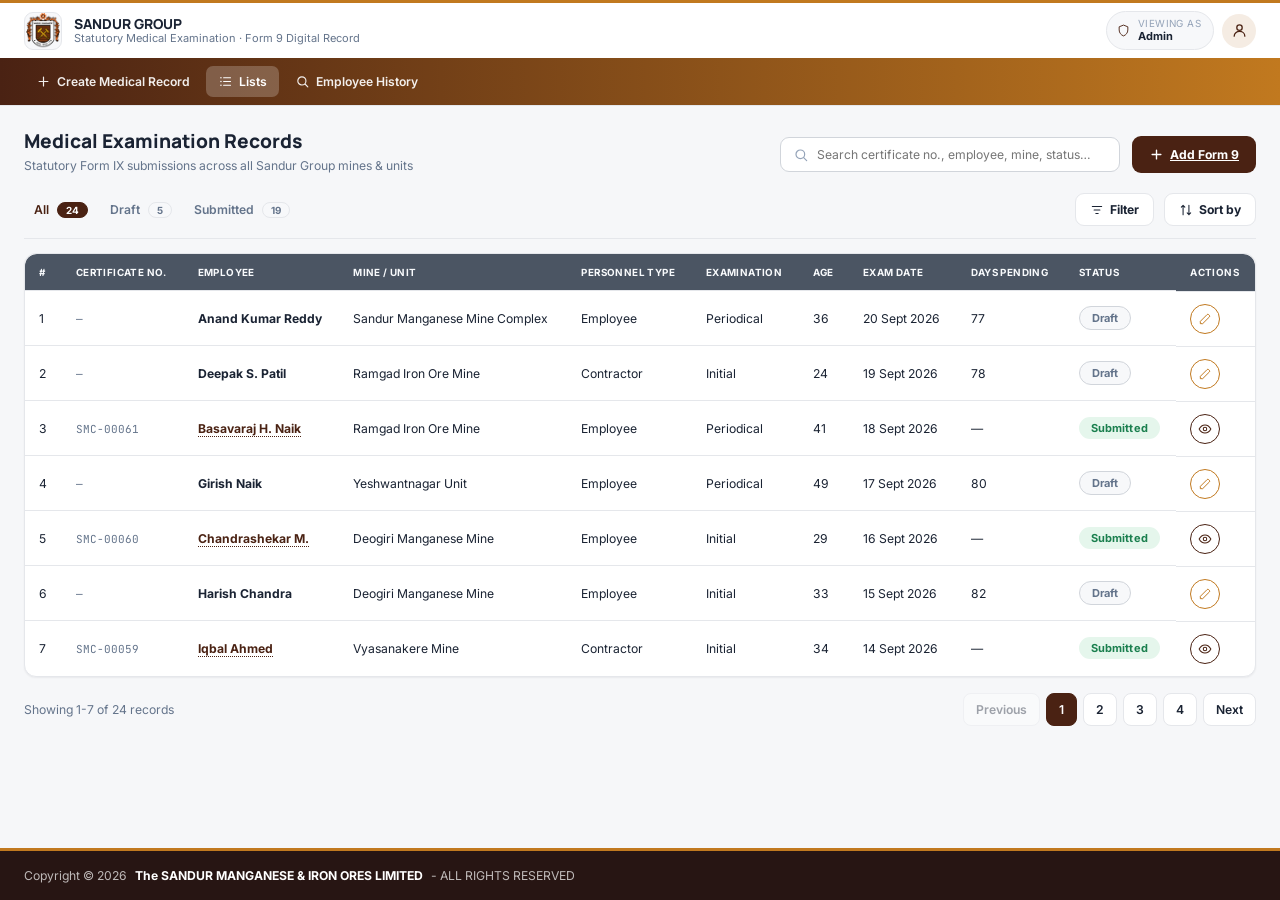
==== commit 541a2b6f: "Two statuses, exam type dropdown, more attachments, responsive fixes - Lists: only Draft and Submitt" ====
--- a/dashboard.html
+++ b/dashboard.html
@@ -4,7 +4,7 @@
 <meta charset="UTF-8">
 <meta name="viewport" content="width=device-width, initial-scale=1.0">
 <title>Dashboard &mdash; Form 9 Digital Record</title>
-<meta name="description" content="Medical examination record dashboard &mdash; view, approve and reject Form IX statutory medical examination submissions.">
+<meta name="description" content="Medical examination record dashboard &mdash; view Form IX statutory medical examination submissions.">
 <link rel="preconnect" href="https://fonts.googleapis.com">
 <link rel="preconnect" href="https://fonts.gstatic.com" crossorigin>
 <link href="https://fonts.googleapis.com/css2?family=Manrope:wght@400;500;600;700;800&family=Inter:wght@400;500;600;700&family=JetBrains+Mono:wght@500&family=Tinos:ital,wght@0,400;0,700;1,400&display=swap" rel="stylesheet">
@@ -45,7 +45,7 @@
             </div>
             <div class="profile-card-body">
               <strong class="profile-card-name">SharePoint Admin</strong>
-              <span class="profile-card-email">sharepointadmin@manipalhospitals.com</span>
+              <span class="profile-card-email">SharepointAdmin@sandurgroup.com</span>
             </div>
           </div>
         </div>
@@ -101,9 +101,7 @@
       <div class="status-tabs" id="statusTabs">
         <button type="button" class="status-tab active" data-status="All">All <span class="tab-count">0</span></button>
         <button type="button" class="status-tab" data-status="Draft">Draft <span class="tab-count">0</span></button>
-        <button type="button" class="status-tab" data-status="Pending">Pending <span class="tab-count">0</span></button>
-        <button type="button" class="status-tab" data-status="Approved">Approved <small class="tab-hint">(Eligible to Work in Mines)</small> <span class="tab-count">0</span></button>
-        <button type="button" class="status-tab" data-status="Rejected">Rejected <span class="tab-count">0</span></button>
+        <button type="button" class="status-tab" data-status="Submitted">Submitted <span class="tab-count">0</span></button>
       </div>
       <div class="toolbar-actions">
         <button type="button" class="btn-outline" id="filterBtn">
--- a/assets/css/styles.css
+++ b/assets/css/styles.css
@@ -526,6 +526,7 @@
 .attachments-block h3 { font-size: var(--fs-md); font-weight: 700; margin-bottom: 4px; }
 .card-note { color: var(--text-muted); font-size: var(--fs-sm); margin: 0 0 12px; }
 .attachment-grid { display: grid; grid-template-columns: repeat(auto-fill, minmax(170px, 1fr)); gap: 10px; }
+.attachment-grid--others { grid-template-columns: repeat(auto-fill, minmax(120px, 1fr)); margin-top: var(--space-3); }
 .attachment-tile {
   border: 1.5px dashed var(--border-strong); border-radius: var(--radius-md);
   padding: 12px; display: flex; flex-direction: column; gap: 6px; cursor: pointer;
@@ -653,8 +654,8 @@
 }
 .pill-draft { background: var(--surface-alt); color: var(--text-muted); border: 1px solid var(--border-strong); }
 .pill-pending { background: var(--info-soft); color: var(--info); }
-.pill-approved { background: var(--success-soft); color: var(--success); }
-.pill-rejected { background: var(--danger-soft); color: var(--danger); }
+.pill-approved {  background: var(--success-soft); color: var(--success); }
+.pill-submitted { background: var(--success-soft); color: var(--success); }
 
 .row-actions { display: flex; align-items: center; gap: 6px; }
 .icon-btn {
@@ -664,16 +665,10 @@
   cursor: pointer; transition: all .15s ease;
 }
 .icon-btn:hover { background: var(--surface-alt); }
-.icon-btn--approve { border-color: var(--success); color: var(--success); }
-.icon-btn--approve:hover { background: var(--success-soft); }
-.icon-btn--reject { border-color: var(--danger); color: var(--danger); }
-.icon-btn--reject:hover { background: var(--danger-soft); }
 .icon-btn--view { border-color: var(--primary); color: var(--primary); }
 .icon-btn--view:hover { background: var(--primary-soft); }
 .icon-btn--edit { border-color: var(--accent); color: var(--accent); }
 .icon-btn--edit:hover { background: var(--accent-soft); }
-.icon-btn--print { border-color: var(--border-strong); color: var(--text-muted); }
-.icon-btn--print:hover { background: var(--surface-alt); }
 
 .dashboard-footer {
   display: flex; align-items: center; justify-content: space-between;
@@ -686,8 +681,9 @@
   font-family: var(--font-body); font-weight: 600; font-size: var(--fs-sm);
   padding: var(--space-2) 12px; border-radius: 8px; cursor: pointer; transition: all .15s ease;
 }
-.page-btn:hover:not(:disabled) { background: var(--surface-alt); }
-.page-btn.active { background: var(--primary); border-color: var(--primary); color: var(--primary-contrast); }
+.page-btn:hover:not(:disabled):not(.active) { background: var(--primary-soft); border-color: var(--primary); color: var(--primary); }
+.page-btn.active { background: var(--primary); border-color: var(--primary); color: var(--primary-contrast); cursor: default; }
+.page-btn:focus-visible { outline: 2px solid var(--primary); outline-offset: 2px; }
 .page-btn:disabled { opacity: 0.4; cursor: not-allowed; }
 .page-ellipsis { padding: 0 4px; color: var(--text-faint); }
 
@@ -776,17 +772,20 @@
 .hist-empty span { font-size: var(--fs-sm); color: var(--text-muted); }
 
 /* create form: digital-only personnel lookup row (never printed) */
-.cert-row { display: flex; flex-wrap: wrap; align-items: center; gap: var(--space-2) var(--space-6); margin: 11px 0; }
+.cert-row { display: flex; flex-wrap: wrap; align-items: center; gap: var(--space-2) var(--space-3); margin: 11px 0; }
 .cert-row .paper-line { margin: 0; }
-.person-lookup { display: flex; flex-wrap: wrap; align-items: center; gap: var(--space-2) var(--space-5); font-family: var(--font-body); }
-.person-lookup label { display: flex; align-items: center; gap: var(--space-2); font-size: var(--fs-2xs); font-weight: 700; text-transform: uppercase; letter-spacing: 0.04em; color: var(--text-faint); white-space: nowrap; }
+.person-lookup { display: flex; flex-wrap: wrap; align-items: center; gap: var(--space-2) var(--space-4); font-family: var(--font-body); }
+.person-lookup label { display: flex; align-items: center; gap: 6px; font-size: var(--fs-2xs); font-weight: 700; text-transform: uppercase; letter-spacing: 0.02em; color: var(--text-faint); white-space: nowrap; }
 .person-lookup select, .person-lookup input {
   font-family: var(--font-body); font-size: var(--fs-sm); color: var(--text); font-weight: 600; text-transform: none; letter-spacing: 0;
-  border: 1px solid var(--border-strong); border-radius: 8px; padding: 5px 10px; background: var(--surface);
-}
-.person-lookup select { min-width: 120px; }
-.person-lookup input { width: 160px; }
-.person-lookup select:focus, .person-lookup input:focus { outline: none; border-color: var(--primary); box-shadow: 0 0 0 3px var(--primary-soft); }
+  /* bottom-border only, like the underlined blanks on the form */
+  border: none; border-bottom: 1.5px solid var(--border-strong); border-radius: 3px 3px 0 0;
+  padding: 4px 5px; background: transparent; transition: background .15s ease, border-color .15s ease;
+}
+.person-lookup select:hover, .person-lookup input:hover { background: var(--surface-alt); }
+.person-lookup select { min-width: 100px; cursor: pointer; }
+.person-lookup input { width: 140px; }
+.person-lookup select:focus, .person-lookup input:focus { outline: none; background: var(--primary-soft); border-bottom-color: var(--primary); border-bottom-width: 2px; }
 .history-hint { font-size: var(--fs-xs); color: var(--text-muted); }
 .history-hint a { color: var(--primary); font-weight: 700; }
 
@@ -845,15 +844,20 @@
   .header-top { flex-wrap: wrap; }
   .brand-sub { display: none; }
   .viewing-as-text small { display: none; }
-  .nav-bar-inner { flex-wrap: wrap; gap: 8px; padding: var(--space-2) var(--space-4); }
-  .nav-links { flex-wrap: wrap; }
+  /* nav: three equal tabs that share the width (icon above label) instead of overflowing */
+  .nav-bar-inner { padding: var(--space-1) var(--space-2); }
+  .nav-links { width: 100%; gap: var(--space-1); flex-shrink: 1; align-items: stretch; }
+  .nav-link {
+    flex: 1 1 0; min-width: 0; flex-direction: column; justify-content: center; text-align: center;
+    gap: 3px; padding: 7px 4px; font-size: var(--fs-2xs); line-height: 1.2;
+  }
   .nav-spacer { display: none; }
 
   .cert-row { gap: var(--space-3); }
   .person-lookup { flex: 1 1 100%; display: grid; grid-template-columns: 1fr 1fr; gap: var(--space-2) var(--space-3); }
   .person-lookup label { flex-direction: column; align-items: stretch; gap: 4px; }
-  .person-lookup select, .person-lookup input { width: 100%; min-width: 0; padding: 7px 10px; }
-  .person-lookup .history-hint { grid-column: 1 / -1; }
+  .person-lookup select, .person-lookup input { width: 100%; min-width: 0; padding: 6px 5px; }
+  .person-lookup .history-hint, .person-lookup label:last-of-type { grid-column: 1 / -1; }
 
   .person-card { flex-direction: column; align-items: stretch; }
   .person-count { border-left: none; border-top: 1px solid var(--border); text-align: left; display: flex; align-items: baseline; gap: var(--space-2); padding: var(--space-3) 0 0; }
